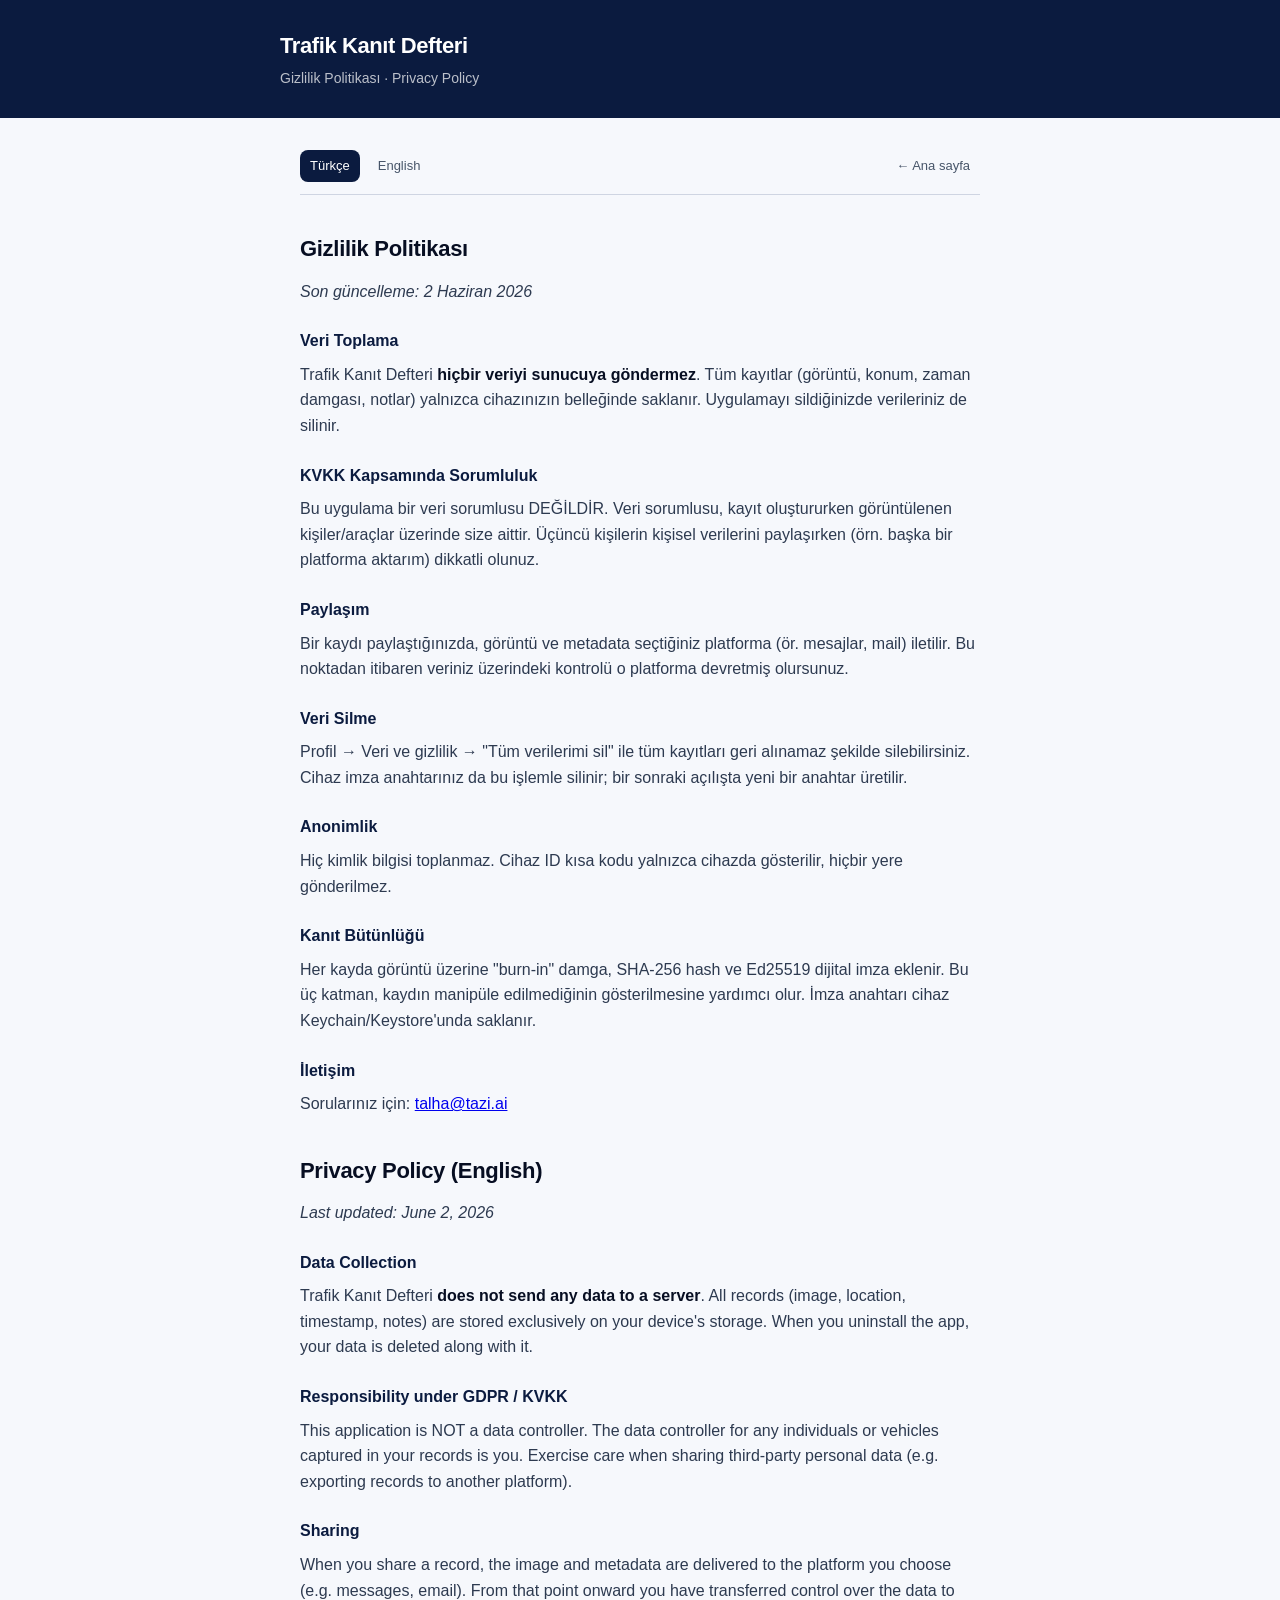
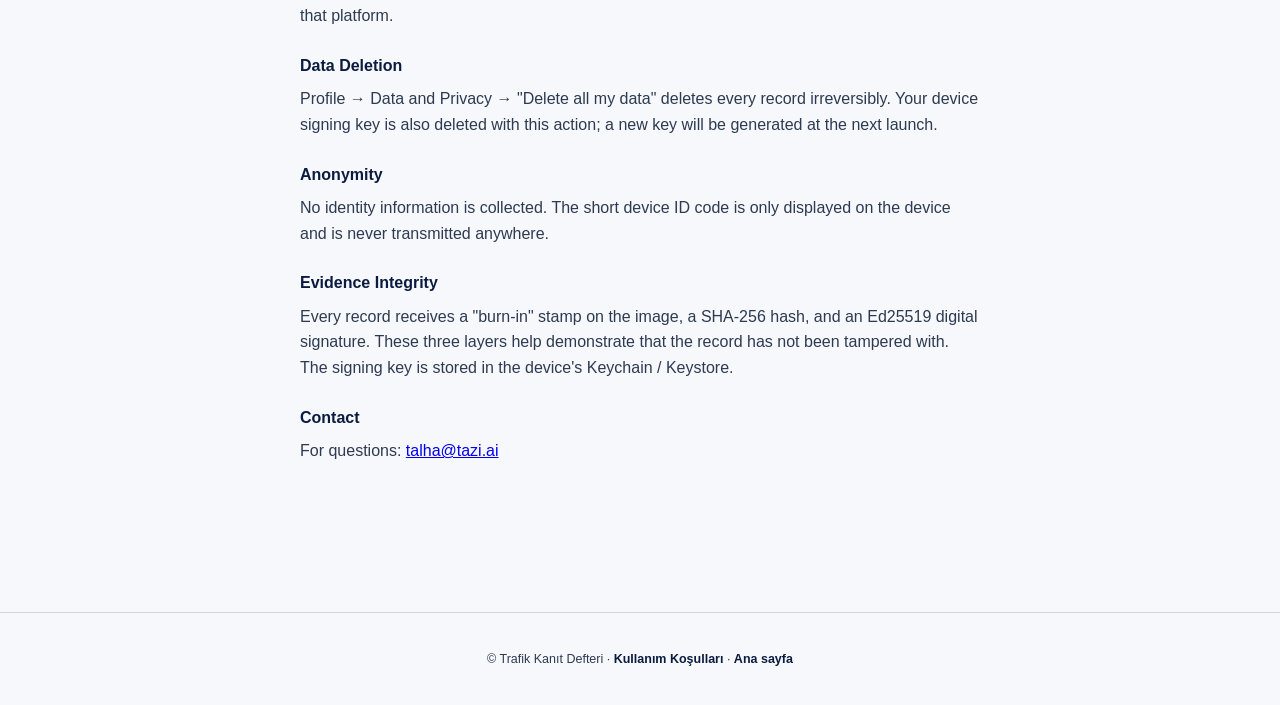
==== privacy.html @ cf688b9a "initial: privacy + terms (tr + en) + landing static site for trafik kanıt defteri's privacy policy a" ====
<!DOCTYPE html>
<html lang="tr">
<head>
  <meta charset="UTF-8" />
  <meta name="viewport" content="width=device-width, initial-scale=1.0" />
  <title>Gizlilik Politikası · Trafik Kanıt Defteri</title>
  <link rel="stylesheet" href="style.css" />
</head>
<body>
  <header>
    <div class="wrap">
      <h1>Trafik Kanıt Defteri</h1>
      <p>Gizlilik Politikası · Privacy Policy</p>
    </div>
  </header>
  <main>
    <nav class="lang">
      <a href="#tr" class="active">Türkçe</a>
      <a href="#en">English</a>
      <a href="index.html" style="margin-left:auto">← Ana sayfa</a>
    </nav>

    <section id="tr" class="section">
      <h2>Gizlilik Politikası</h2>
      <p><em>Son güncelleme: 2 Haziran 2026</em></p>

      <h3>Veri Toplama</h3>
      <p>Trafik Kanıt Defteri <strong>hiçbir veriyi sunucuya göndermez</strong>. Tüm kayıtlar (görüntü, konum, zaman damgası, notlar) yalnızca cihazınızın belleğinde saklanır. Uygulamayı sildiğinizde verileriniz de silinir.</p>

      <h3>KVKK Kapsamında Sorumluluk</h3>
      <p>Bu uygulama bir veri sorumlusu DEĞİLDİR. Veri sorumlusu, kayıt oluştururken görüntülenen kişiler/araçlar üzerinde size aittir. Üçüncü kişilerin kişisel verilerini paylaşırken (örn. başka bir platforma aktarım) dikkatli olunuz.</p>

      <h3>Paylaşım</h3>
      <p>Bir kaydı paylaştığınızda, görüntü ve metadata seçtiğiniz platforma (ör. mesajlar, mail) iletilir. Bu noktadan itibaren veriniz üzerindeki kontrolü o platforma devretmiş olursunuz.</p>

      <h3>Veri Silme</h3>
      <p>Profil → Veri ve gizlilik → "Tüm verilerimi sil" ile tüm kayıtları geri alınamaz şekilde silebilirsiniz. Cihaz imza anahtarınız da bu işlemle silinir; bir sonraki açılışta yeni bir anahtar üretilir.</p>

      <h3>Anonimlik</h3>
      <p>Hiç kimlik bilgisi toplanmaz. Cihaz ID kısa kodu yalnızca cihazda gösterilir, hiçbir yere gönderilmez.</p>

      <h3>Kanıt Bütünlüğü</h3>
      <p>Her kayda görüntü üzerine "burn-in" damga, SHA-256 hash ve Ed25519 dijital imza eklenir. Bu üç katman, kaydın manipüle edilmediğinin gösterilmesine yardımcı olur. İmza anahtarı cihaz Keychain/Keystore'unda saklanır.</p>

      <h3>İletişim</h3>
      <p>Sorularınız için: <a href="mailto:talha@tazi.ai">talha@tazi.ai</a></p>
    </section>

    <section id="en" class="section">
      <h2>Privacy Policy (English)</h2>
      <p><em>Last updated: June 2, 2026</em></p>

      <h3>Data Collection</h3>
      <p>Trafik Kanıt Defteri <strong>does not send any data to a server</strong>. All records (image, location, timestamp, notes) are stored exclusively on your device's storage. When you uninstall the app, your data is deleted along with it.</p>

      <h3>Responsibility under GDPR / KVKK</h3>
      <p>This application is NOT a data controller. The data controller for any individuals or vehicles captured in your records is you. Exercise care when sharing third-party personal data (e.g. exporting records to another platform).</p>

      <h3>Sharing</h3>
      <p>When you share a record, the image and metadata are delivered to the platform you choose (e.g. messages, email). From that point onward you have transferred control over the data to that platform.</p>

      <h3>Data Deletion</h3>
      <p>Profile → Data and Privacy → "Delete all my data" deletes every record irreversibly. Your device signing key is also deleted with this action; a new key will be generated at the next launch.</p>

      <h3>Anonymity</h3>
      <p>No identity information is collected. The short device ID code is only displayed on the device and is never transmitted anywhere.</p>

      <h3>Evidence Integrity</h3>
      <p>Every record receives a "burn-in" stamp on the image, a SHA-256 hash, and an Ed25519 digital signature. These three layers help demonstrate that the record has not been tampered with. The signing key is stored in the device's Keychain / Keystore.</p>

      <h3>Contact</h3>
      <p>For questions: <a href="mailto:talha@tazi.ai">talha@tazi.ai</a></p>
    </section>
  </main>
  <footer>
    <p>© Trafik Kanıt Defteri · <a href="terms.html">Kullanım Koşulları</a> · <a href="index.html">Ana sayfa</a></p>
  </footer>
</body>
</html>
---- style.css ----
/* Trafik Kanıt Defteri — legal pages */
:root {
  --navy-900: #070E22;
  --navy-800: #0B1B3F;
  --navy-700: #142A5C;
  --slate-50: #F6F8FC;
  --slate-200: #CFD5E2;
  --slate-600: #475569;
  --slate-700: #2D3A50;
  --record: #E63946;
  --max-w: 720px;
}

* { box-sizing: border-box; }

html, body {
  margin: 0;
  padding: 0;
  font-family: -apple-system, BlinkMacSystemFont, "Segoe UI", Roboto, "Helvetica Neue", Arial, sans-serif;
  background: var(--slate-50);
  color: var(--navy-900);
  line-height: 1.6;
}

header {
  background: var(--navy-800);
  color: #fff;
  padding: 28px 20px;
}
header .wrap {
  max-width: var(--max-w);
  margin: 0 auto;
}
header h1 {
  margin: 0;
  font-size: 22px;
  letter-spacing: -0.4px;
  font-weight: 800;
}
header p {
  margin: 4px 0 0;
  color: rgba(255,255,255,0.72);
  font-size: 14px;
}

main {
  max-width: var(--max-w);
  margin: 0 auto;
  padding: 32px 20px 80px;
}

nav.lang {
  display: flex;
  gap: 8px;
  margin-bottom: 24px;
  border-bottom: 1px solid var(--slate-200);
  padding-bottom: 12px;
}
nav.lang a {
  font-size: 13px;
  color: var(--slate-600);
  text-decoration: none;
  padding: 6px 10px;
  border-radius: 8px;
}
nav.lang a:hover { background: #ECEFF6; color: var(--navy-800); }
nav.lang a.active { background: var(--navy-800); color: #fff; }

h2 {
  font-size: 22px;
  letter-spacing: -0.3px;
  margin: 36px 0 12px;
  color: var(--navy-900);
}
h3 {
  font-size: 16px;
  margin: 24px 0 8px;
  color: var(--navy-800);
  font-weight: 700;
}
p { margin: 8px 0; color: var(--slate-700); }
strong { color: var(--navy-900); }
ul { padding-left: 22px; margin: 8px 0; }
li { margin: 4px 0; color: var(--slate-700); }

.lead {
  background: #fff;
  border: 1px solid var(--slate-200);
  border-radius: 14px;
  padding: 18px 20px;
  margin-bottom: 24px;
}
.lead p { margin: 4px 0; font-size: 14.5px; }
.lead .label {
  font-size: 11px;
  letter-spacing: 0.8px;
  text-transform: uppercase;
  font-weight: 700;
  color: var(--record);
  margin-bottom: 4px;
}

.section + .section { margin-top: 28px; }

footer {
  border-top: 1px solid var(--slate-200);
  padding: 28px 20px;
  margin-top: 60px;
  text-align: center;
  color: var(--slate-600);
  font-size: 12.5px;
}
footer a { color: var(--navy-800); text-decoration: none; font-weight: 600; }
footer a:hover { text-decoration: underline; }

.home-grid {
  display: grid;
  gap: 14px;
  margin-top: 24px;
}
.home-grid a {
  display: block;
  background: #fff;
  border: 1px solid var(--slate-200);
  border-radius: 14px;
  padding: 18px 20px;
  text-decoration: none;
  color: var(--navy-900);
  transition: border-color 0.15s;
}
.home-grid a:hover { border-color: var(--navy-700); }
.home-grid h3 { margin: 0 0 4px; font-size: 16px; }
.home-grid p { margin: 0; font-size: 13.5px; color: var(--slate-600); }
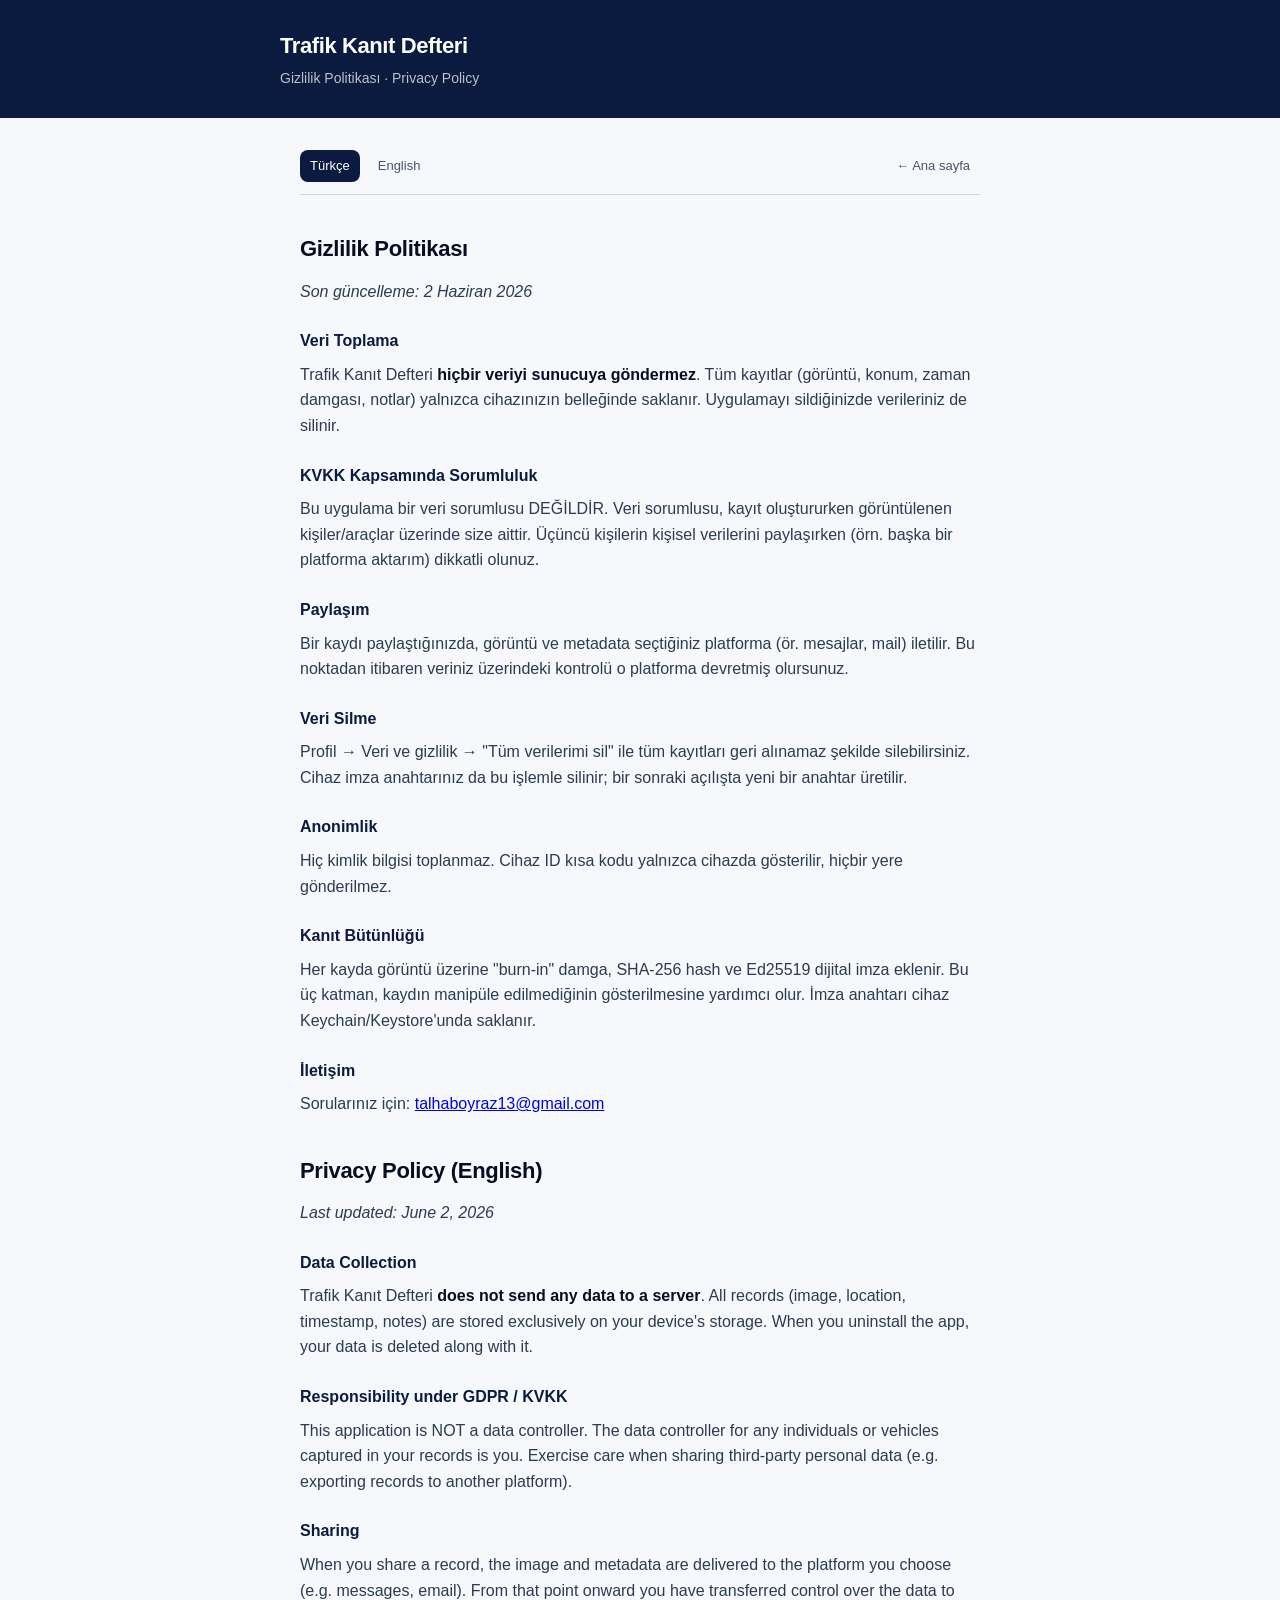
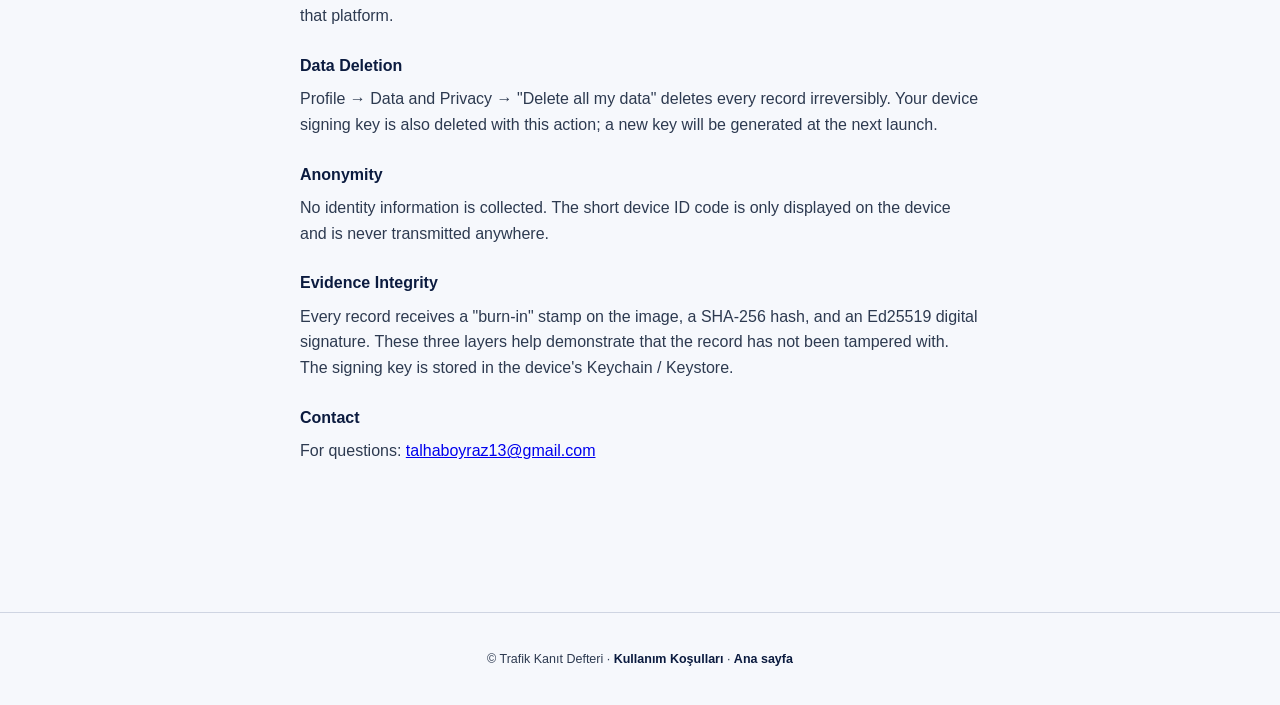
==== commit cbce85ec: "fix contact email to talhaboyraz13@gmail.com talha@tazi.ai was a wrong default — the correct contact" ====
--- a/privacy.html
+++ b/privacy.html
@@ -43,7 +43,7 @@
       <p>Her kayda görüntü üzerine "burn-in" damga, SHA-256 hash ve Ed25519 dijital imza eklenir. Bu üç katman, kaydın manipüle edilmediğinin gösterilmesine yardımcı olur. İmza anahtarı cihaz Keychain/Keystore'unda saklanır.</p>
 
       <h3>İletişim</h3>
-      <p>Sorularınız için: <a href="mailto:talha@tazi.ai">talha@tazi.ai</a></p>
+      <p>Sorularınız için: <a href="mailto:talhaboyraz13@gmail.com">talhaboyraz13@gmail.com</a></p>
     </section>
 
     <section id="en" class="section">
@@ -69,7 +69,7 @@
       <p>Every record receives a "burn-in" stamp on the image, a SHA-256 hash, and an Ed25519 digital signature. These three layers help demonstrate that the record has not been tampered with. The signing key is stored in the device's Keychain / Keystore.</p>
 
       <h3>Contact</h3>
-      <p>For questions: <a href="mailto:talha@tazi.ai">talha@tazi.ai</a></p>
+      <p>For questions: <a href="mailto:talhaboyraz13@gmail.com">talhaboyraz13@gmail.com</a></p>
     </section>
   </main>
   <footer>
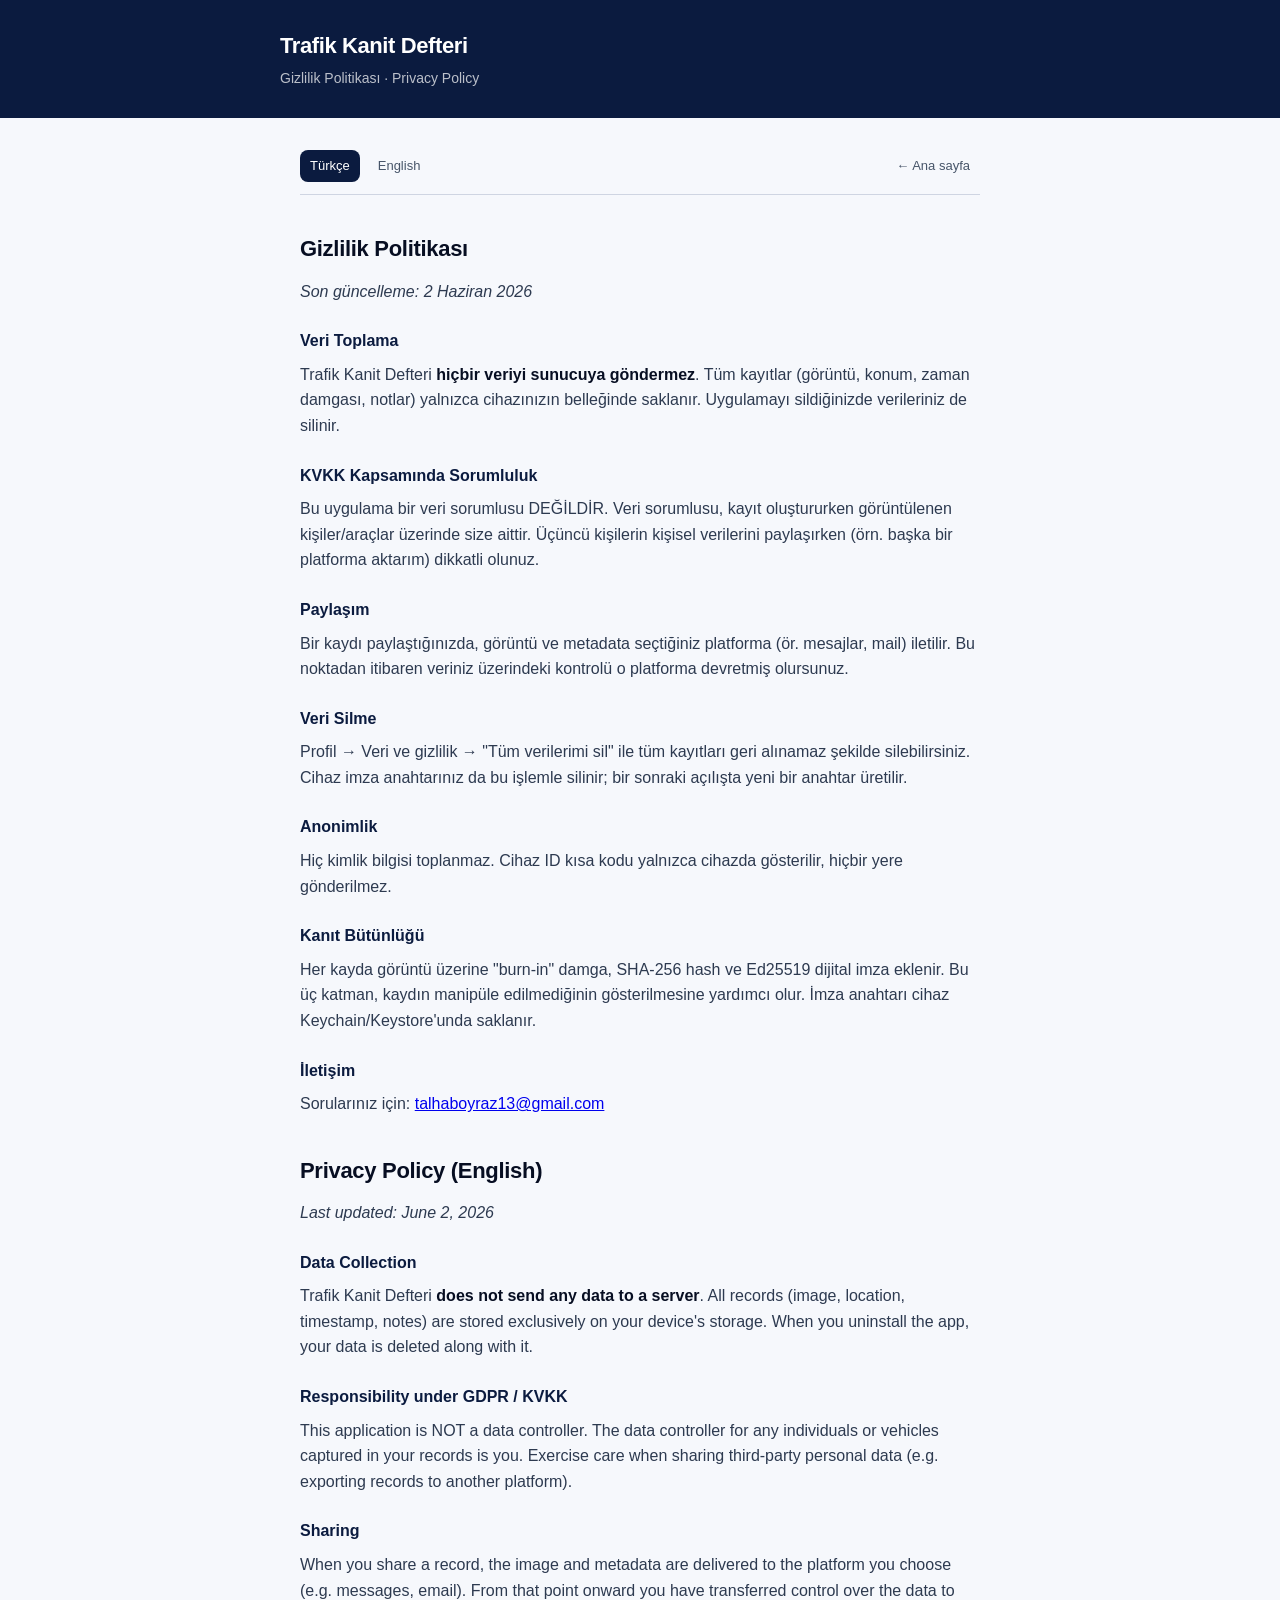
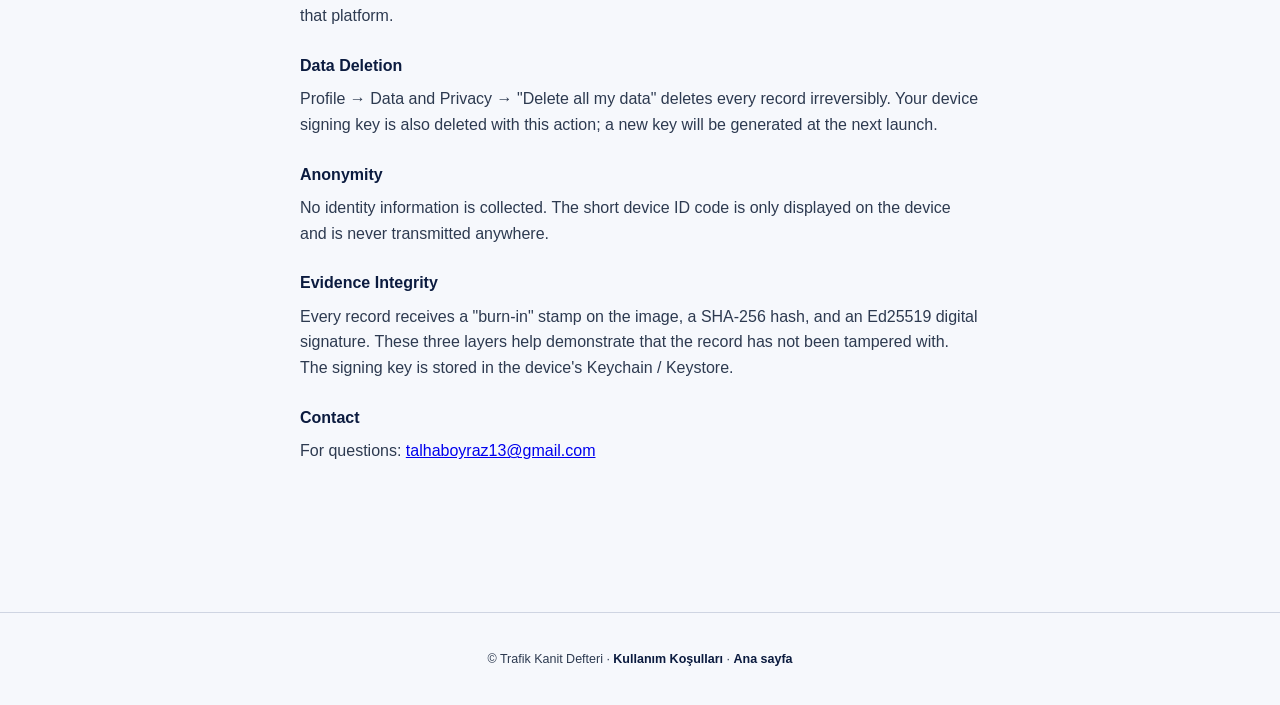
==== commit 45e480f8: "match brand spelling to app store listing: trafik kanit defteri the trafik-kanit main app got rename" ====
--- a/privacy.html
+++ b/privacy.html
@@ -3,13 +3,13 @@
 <head>
   <meta charset="UTF-8" />
   <meta name="viewport" content="width=device-width, initial-scale=1.0" />
-  <title>Gizlilik Politikası · Trafik Kanıt Defteri</title>
+  <title>Gizlilik Politikası · Trafik Kanit Defteri</title>
   <link rel="stylesheet" href="style.css" />
 </head>
 <body>
   <header>
     <div class="wrap">
-      <h1>Trafik Kanıt Defteri</h1>
+      <h1>Trafik Kanit Defteri</h1>
       <p>Gizlilik Politikası · Privacy Policy</p>
     </div>
   </header>
@@ -25,7 +25,7 @@
       <p><em>Son güncelleme: 2 Haziran 2026</em></p>
 
       <h3>Veri Toplama</h3>
-      <p>Trafik Kanıt Defteri <strong>hiçbir veriyi sunucuya göndermez</strong>. Tüm kayıtlar (görüntü, konum, zaman damgası, notlar) yalnızca cihazınızın belleğinde saklanır. Uygulamayı sildiğinizde verileriniz de silinir.</p>
+      <p>Trafik Kanit Defteri <strong>hiçbir veriyi sunucuya göndermez</strong>. Tüm kayıtlar (görüntü, konum, zaman damgası, notlar) yalnızca cihazınızın belleğinde saklanır. Uygulamayı sildiğinizde verileriniz de silinir.</p>
 
       <h3>KVKK Kapsamında Sorumluluk</h3>
       <p>Bu uygulama bir veri sorumlusu DEĞİLDİR. Veri sorumlusu, kayıt oluştururken görüntülenen kişiler/araçlar üzerinde size aittir. Üçüncü kişilerin kişisel verilerini paylaşırken (örn. başka bir platforma aktarım) dikkatli olunuz.</p>
@@ -51,7 +51,7 @@
       <p><em>Last updated: June 2, 2026</em></p>
 
       <h3>Data Collection</h3>
-      <p>Trafik Kanıt Defteri <strong>does not send any data to a server</strong>. All records (image, location, timestamp, notes) are stored exclusively on your device's storage. When you uninstall the app, your data is deleted along with it.</p>
+      <p>Trafik Kanit Defteri <strong>does not send any data to a server</strong>. All records (image, location, timestamp, notes) are stored exclusively on your device's storage. When you uninstall the app, your data is deleted along with it.</p>
 
       <h3>Responsibility under GDPR / KVKK</h3>
       <p>This application is NOT a data controller. The data controller for any individuals or vehicles captured in your records is you. Exercise care when sharing third-party personal data (e.g. exporting records to another platform).</p>
@@ -73,7 +73,7 @@
     </section>
   </main>
   <footer>
-    <p>© Trafik Kanıt Defteri · <a href="terms.html">Kullanım Koşulları</a> · <a href="index.html">Ana sayfa</a></p>
+    <p>© Trafik Kanit Defteri · <a href="terms.html">Kullanım Koşulları</a> · <a href="index.html">Ana sayfa</a></p>
   </footer>
 </body>
 </html>
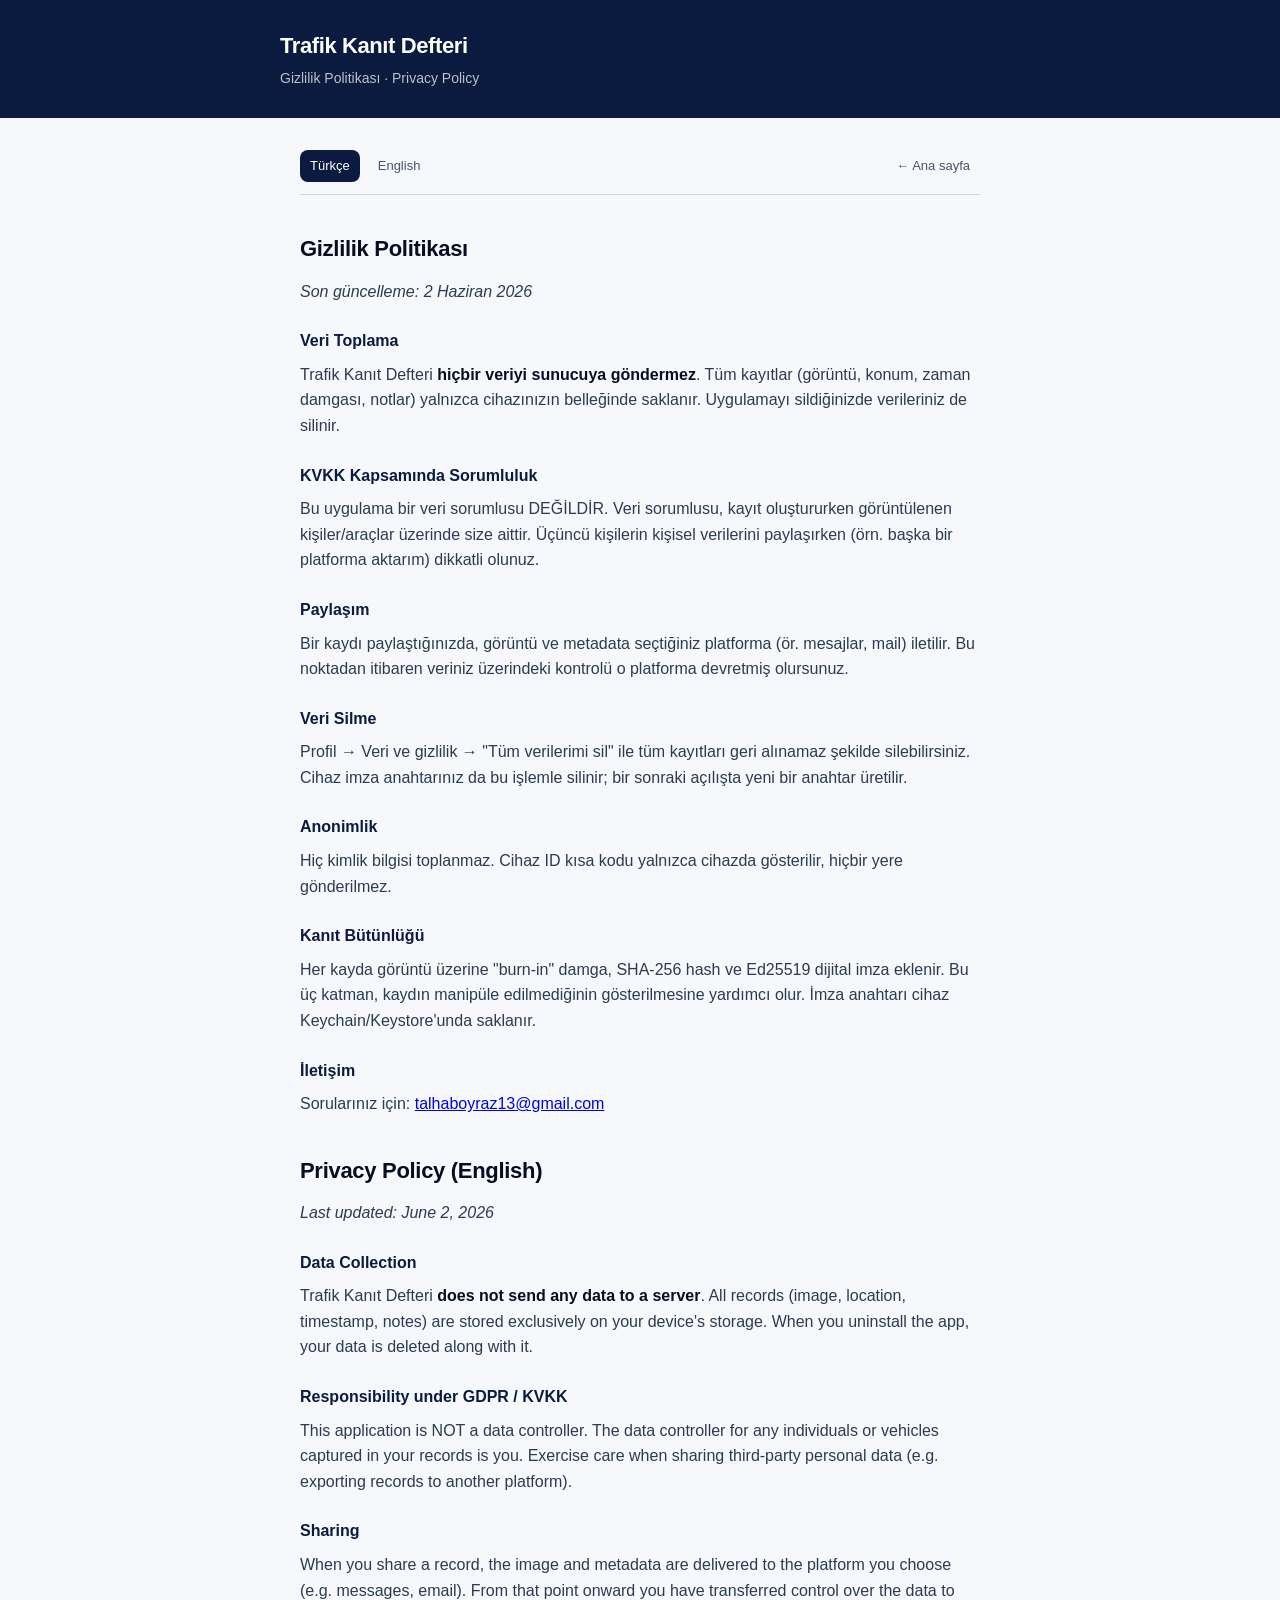
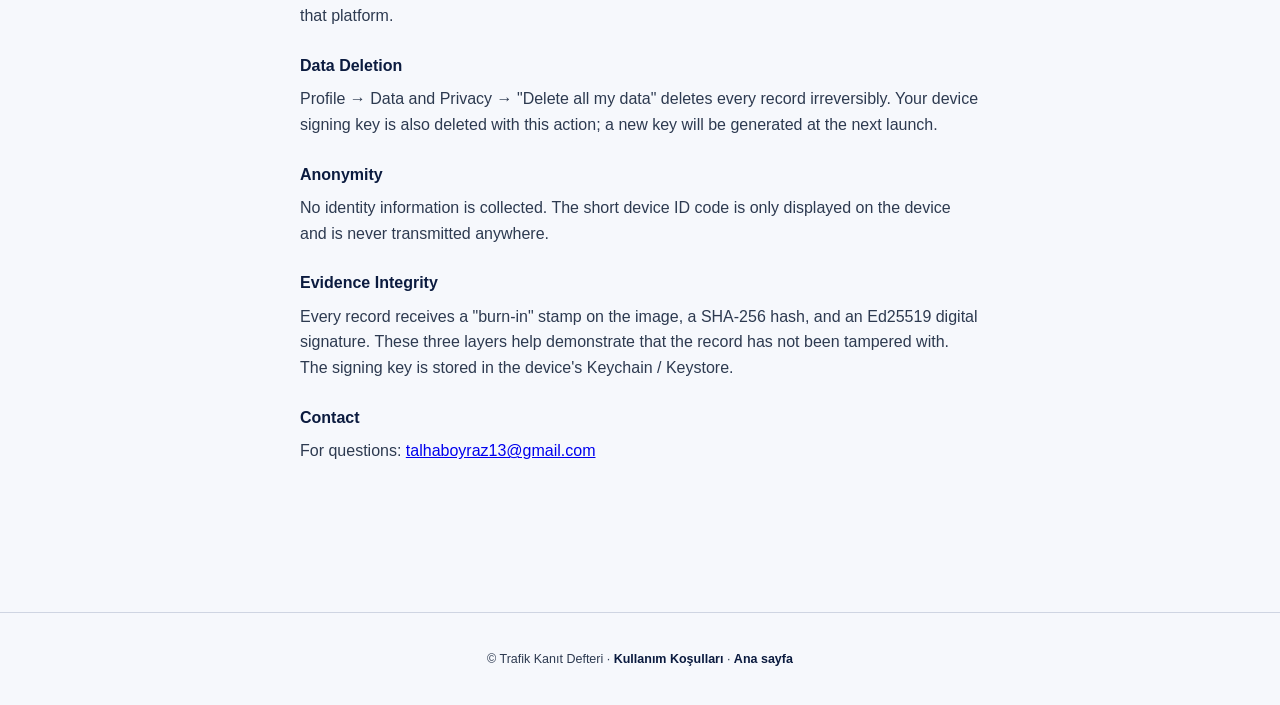
==== commit ad6cc2ac: "revert brand rename — submitted name is 'Trafik Kanıt Defteri' (dotted ı) mirrors the parallel rever" ====
--- a/privacy.html
+++ b/privacy.html
@@ -3,13 +3,13 @@
 <head>
   <meta charset="UTF-8" />
   <meta name="viewport" content="width=device-width, initial-scale=1.0" />
-  <title>Gizlilik Politikası · Trafik Kanit Defteri</title>
+  <title>Gizlilik Politikası · Trafik Kanıt Defteri</title>
   <link rel="stylesheet" href="style.css" />
 </head>
 <body>
   <header>
     <div class="wrap">
-      <h1>Trafik Kanit Defteri</h1>
+      <h1>Trafik Kanıt Defteri</h1>
       <p>Gizlilik Politikası · Privacy Policy</p>
     </div>
   </header>
@@ -25,7 +25,7 @@
       <p><em>Son güncelleme: 2 Haziran 2026</em></p>
 
       <h3>Veri Toplama</h3>
-      <p>Trafik Kanit Defteri <strong>hiçbir veriyi sunucuya göndermez</strong>. Tüm kayıtlar (görüntü, konum, zaman damgası, notlar) yalnızca cihazınızın belleğinde saklanır. Uygulamayı sildiğinizde verileriniz de silinir.</p>
+      <p>Trafik Kanıt Defteri <strong>hiçbir veriyi sunucuya göndermez</strong>. Tüm kayıtlar (görüntü, konum, zaman damgası, notlar) yalnızca cihazınızın belleğinde saklanır. Uygulamayı sildiğinizde verileriniz de silinir.</p>
 
       <h3>KVKK Kapsamında Sorumluluk</h3>
       <p>Bu uygulama bir veri sorumlusu DEĞİLDİR. Veri sorumlusu, kayıt oluştururken görüntülenen kişiler/araçlar üzerinde size aittir. Üçüncü kişilerin kişisel verilerini paylaşırken (örn. başka bir platforma aktarım) dikkatli olunuz.</p>
@@ -51,7 +51,7 @@
       <p><em>Last updated: June 2, 2026</em></p>
 
       <h3>Data Collection</h3>
-      <p>Trafik Kanit Defteri <strong>does not send any data to a server</strong>. All records (image, location, timestamp, notes) are stored exclusively on your device's storage. When you uninstall the app, your data is deleted along with it.</p>
+      <p>Trafik Kanıt Defteri <strong>does not send any data to a server</strong>. All records (image, location, timestamp, notes) are stored exclusively on your device's storage. When you uninstall the app, your data is deleted along with it.</p>
 
       <h3>Responsibility under GDPR / KVKK</h3>
       <p>This application is NOT a data controller. The data controller for any individuals or vehicles captured in your records is you. Exercise care when sharing third-party personal data (e.g. exporting records to another platform).</p>
@@ -73,7 +73,7 @@
     </section>
   </main>
   <footer>
-    <p>© Trafik Kanit Defteri · <a href="terms.html">Kullanım Koşulları</a> · <a href="index.html">Ana sayfa</a></p>
+    <p>© Trafik Kanıt Defteri · <a href="terms.html">Kullanım Koşulları</a> · <a href="index.html">Ana sayfa</a></p>
   </footer>
 </body>
 </html>
